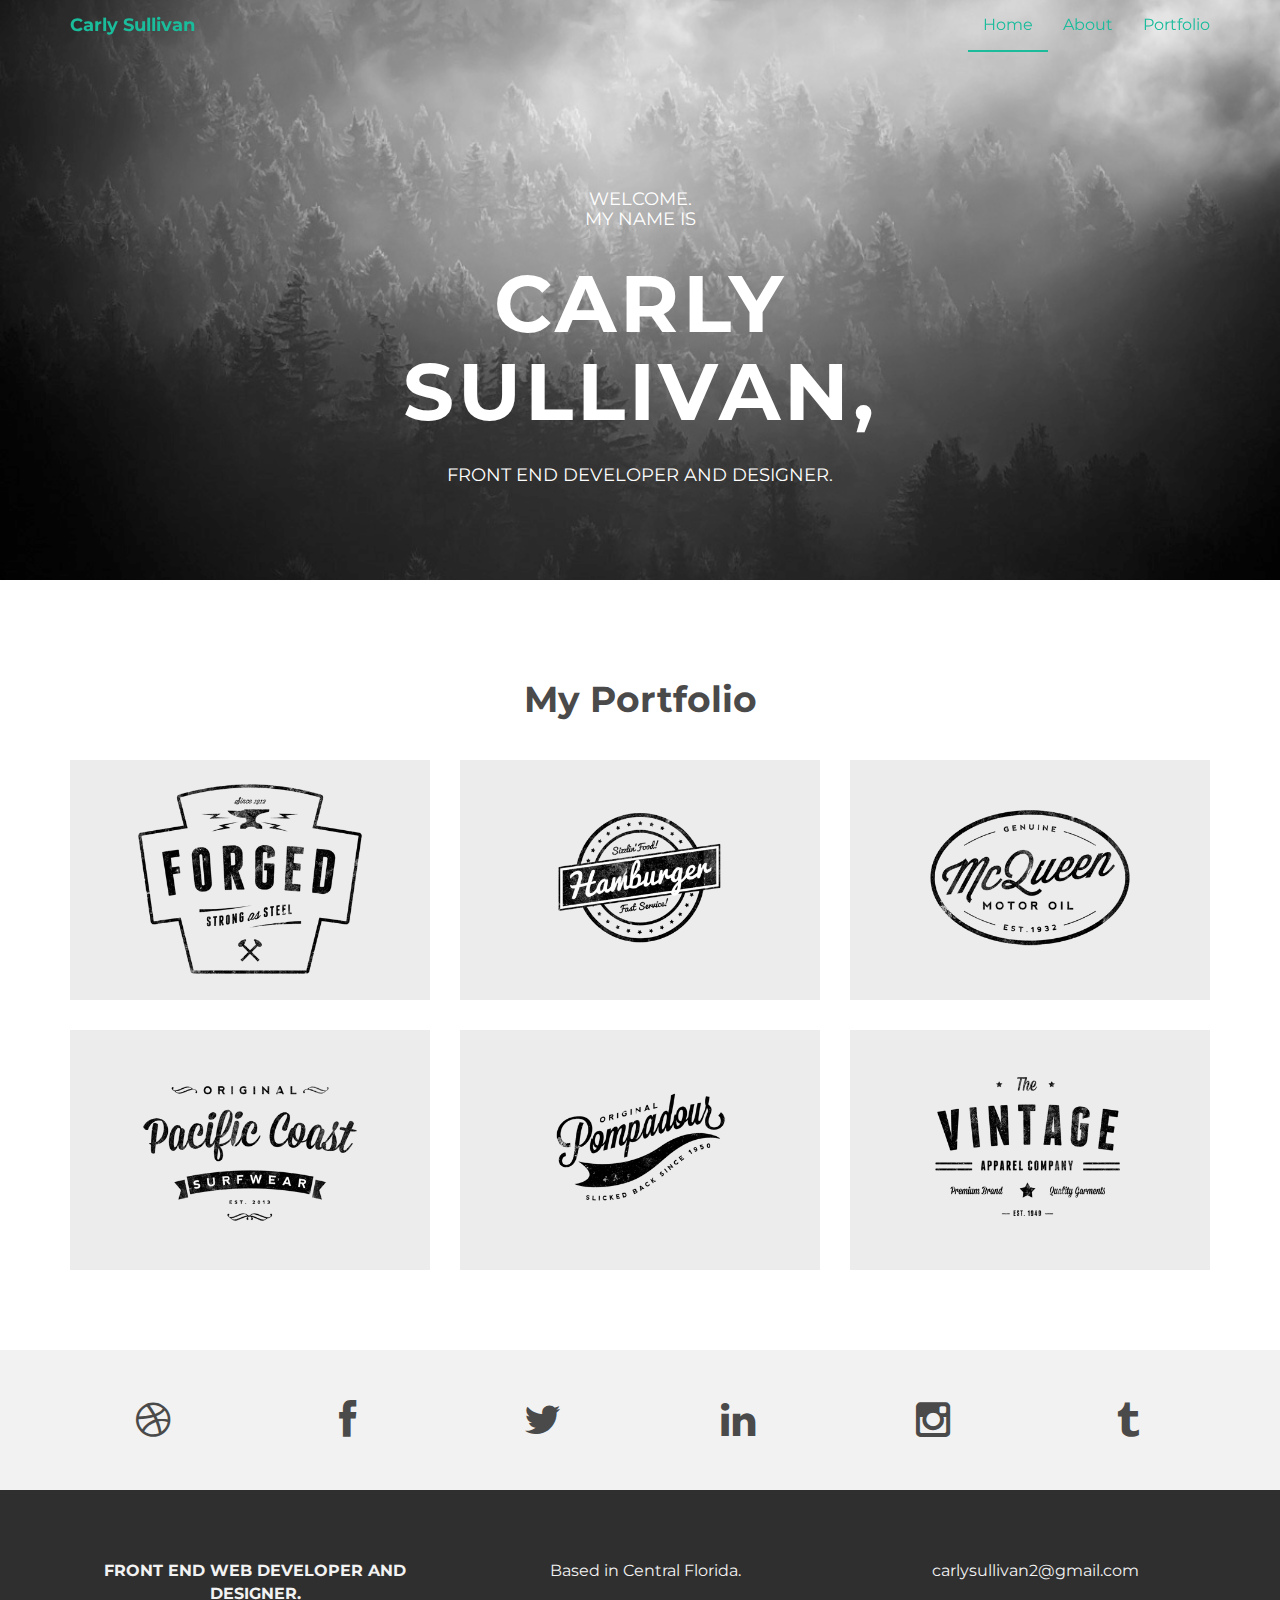
==== index.html @ 22a31ed0 "installed INSTANT theme, made minimal initial edits to personalize theme." ====
<!DOCTYPE html>
<html lang="en">
  <head>
    <meta charset="utf-8">
    <meta http-equiv="X-UA-Compatible" content="IE=edge">
    <meta name="viewport" content="width=device-width, initial-scale=1">
    <meta name="description" content="">
    <meta name="author" content="">
    <link rel="shortcut icon" href="assets/ico/favicon.ico">

    <title>Carly Sullivan</title>

    <!-- Bootstrap core CSS -->
    <link href="assets/css/bootstrap.css" rel="stylesheet">

    <!-- Custom styles for this template -->
    <link href="assets/css/style.css" rel="stylesheet">
    <link href="assets/css/font-awesome.min.css" rel="stylesheet">

    <!-- Just for debugging purposes. Don't actually copy this line! -->
    <!--[if lt IE 9]><script src="../../assets/js/ie8-responsive-file-warning.js"></script><![endif]-->

    <!-- HTML5 shim and Respond.js IE8 support of HTML5 elements and media queries -->
    <!--[if lt IE 9]>
      <script src="https://oss.maxcdn.com/libs/html5shiv/3.7.0/html5shiv.js"></script>
      <script src="https://oss.maxcdn.com/libs/respond.js/1.4.2/respond.min.js"></script>
    <![endif]-->
  </head>

  <body>

    <!-- Static navbar -->
    <div class="navbar navbar-default navbar-fixed-top" role="navigation">
      <div class="container">
        <div class="navbar-header">
          <button type="button" class="navbar-toggle" data-toggle="collapse" data-target=".navbar-collapse">
            <span class="sr-only">Toggle navigation</span>
            <span class="icon-bar"></span>
            <span class="icon-bar"></span>
            <span class="icon-bar"></span>
          </button>
          <a class="navbar-brand" href="index.html">Carly Sullivan</a>
        </div>
        <div class="navbar-collapse collapse">
          <ul class="nav navbar-nav navbar-right">
            <li class="active"><a href="index.html">Home</a></li>
            <li><a href="about.html">About</a></li>
            <li><a href="portfolio.html">Portfolio</a></li>
          </ul>
        </div><!--/.nav-collapse -->
      </div>
    </div>


	<div id="headerwrap">
	    <div class="container">
			<div class="row">
				<div class="col-lg-6 col-lg-offset-3">
					<h4>WELCOME. <BR>MY NAME IS </h4>
					<h1>CARLY SULLIVAN,</h1>
					<h4>FRONT END DEVELOPER AND DESIGNER.</h4>
				</div>
			</div><! --/row -->
	    </div> <!-- /container -->
	</div><! --/headerwrap -->
	
	<section id="works"></section>
	<div class="container">
		<div class="row centered mt mb">
			<h1>My Portfolio</h1>
			
			<div class="col-lg-4 col-md-4 col-sm-4 gallery">
				<a href="work.html"><img src="assets/img/portfolio/folio01.png" class="img-responsive"></a>
			</div>
			<div class="col-lg-4 col-md-4 col-sm-4 gallery">
				<a href="work.html"><img src="assets/img/portfolio/folio02.png" class="img-responsive"></a>
			</div>
			<div class="col-lg-4 col-md-4 col-sm-4 gallery">
				<a href="work.html"><img src="assets/img/portfolio/folio03.png" class="img-responsive"></a>
			</div>
			<div class="col-lg-4 col-md-4 col-sm-4 gallery">
				<a href="work.html"><img src="assets/img/portfolio/folio04.png" class="img-responsive"></a>
			</div>
			<div class="col-lg-4 col-md-4 col-sm-4 gallery">
				<a href="work.html"><img src="assets/img/portfolio/folio05.png" class="img-responsive"></a>
			</div>
			<div class="col-lg-4 col-md-4 col-sm-4 gallery">
				<a href="work.html"><img src="assets/img/portfolio/folio06.png" class="img-responsive"></a>
			</div>
		</div><! --/row -->
	</div><! --/container -->
	
	<div id="social">
		<div class="container">
			<div class="row centered">
				<div class="col-lg-2">
					<a href="#"><i class="fa fa-dribbble"></i></a>
				</div>
				<div class="col-lg-2">
					<a href="#"><i class="fa fa-facebook"></i></a>
				</div>
				<div class="col-lg-2">
					<a href="#"><i class="fa fa-twitter"></i></a>
				</div>
				<div class="col-lg-2">
					<a href="#"><i class="fa fa-linkedin"></i></a>
				</div>
				<div class="col-lg-2">
					<a href="#"><i class="fa fa-instagram"></i></a>
				</div>
				<div class="col-lg-2">
					<a href="#"><i class="fa fa-tumblr"></i></a>
				</div>
			
			</div><! --/row -->
		</div><! --/container -->
	</div><! --/social -->

	<div id="footerwrap">
		<div class="container">
			<div class="row centered">
				<div class="col-lg-4">
					<p><b>FRONT END WEB DEVELOPER AND DESIGNER.</b></p>
				</div>
			
				<div class="col-lg-4">
					<p>Based in Central Florida.</p>
				</div>
				<div class="col-lg-4">
					<p>carlysullivan2@gmail.com</p>
				</div>
			</div>
		</div>
	</div><! --/footerwrap -->
	


    <!-- Bootstrap core JavaScript
    ================================================== -->
    <!-- Placed at the end of the document so the pages load faster -->
    <script src="https://ajax.googleapis.com/ajax/libs/jquery/1.11.0/jquery.min.js"></script>
    <script src="assets/js/bootstrap.min.js"></script>
  </body>
</html>
---- assets/css/style.css ----
/*
 * Author: Carlos Alvarez
 * URL: http://Alvarez.is
 *
 * Project Name: NYC Design
 * Version: 1.0
 * Date: 04-20-2014
 * URL: 
 */


/* ==========================================================================
   Base Styles, Bootstrap Modifications & Fonts Import
   ========================================================================== */

@import url(http://fonts.googleapis.com/css?family=Montserrat:400,700);


::-moz-selection {
    background: #f2c2c9;
    color: #a4003a;
    text-shadow: none;
}

::selection {
    background: #16a085;
    color: #a4003a;
    text-shadow: none;
}

/*
 * A better looking default horizontal rule
 */

 hr {
    display: block;
    height: 1px;
    border: 0;
    border-top: 1px solid #ccc;
    margin: 1em 0;
    padding: 0;
}

.centered {
	text-align: center
}

.mt {
	margin-top: 80px;
}

.mb {
	margin-bottom: 80px;
}

/* ==========================================================================
   General styles
   ========================================================================== */


body {
    font-family: 'Montserrat', sans-serif;
    font-weight: 400;
    font-size: 16px;

    -webkit-font-smoothing: antialiased;
    -webkit-overflow-scrolling: touch;
}

h1, h2, h3, h4, h5, h6 {
	font-weight: 700;
    color: #4a4a4a;
}


.navbar-brand {
	font-weight: 700;
}

.navbar-default .navbar-brand {
	color: #1abc9c;
}

.navbar-default {
	background-color: transparent;
	border-color: transparent;
}

.navbar-default .navbar-nav > .active > a, .navbar-default .navbar-nav > .active > a:hover, .navbar-default .navbar-nav > .active > a:focus {
	color: #1abc9c;
	background-color: transparent;
	border-bottom: 2px solid #1abc9c
}

.navbar-default .navbar-nav > li > a {
	color: #1abc9c;
}

/* ==========================================================================
   Wrap Sections
   ========================================================================== */

#headerwrap {
	background: url(../img/back.jpg) no-repeat center top;
	margin-top: -70px;
	padding-top: 250px;
	text-align:center;
	background-attachment: relative;
	background-position: center center;
	min-height: 650px;
	width: 100%;
	
    -webkit-background-size: 100%;
    -moz-background-size: 100%;
    -o-background-size: 100%;
    background-size: 100%;

    -webkit-background-size: cover;
    -moz-background-size: cover;
    -o-background-size: cover;
    background-size: cover;
}

#headerwrap h1 {
	color:#ffffff;
	padding-top: 10px;
	padding-bottom: 20px;
	letter-spacing: 4px;
	font-size: 80px;
	font-weight: bold;
}

#headerwrap h4 {
	font-weight: 400;
	color: #ffffff
}

#social {
	padding-top: 50px;
	padding-bottom: 50px;
	background-color: #f2f2f2;
}

#social i {
	font-size: 40px;
	color: #4a4a4a
}

#social i:hover {
	color: #1abc9c
}

#footerwrap {
	padding-top: 70px;
	padding-bottom: 50px;
	background-color: #2f2f2f;
}

#footerwrap p {
	color: #f2f2f2;
	margin-left: 10px;
}

#workwrap {	
	background: url(../img/work.jpg) no-repeat center top;
	margin-top: -70px;
	padding-top: 250px;
	text-align:center;
	background-attachment: relative;
	background-position: center center;
	min-height: 650px;
	width: 100%;
	
    -webkit-background-size: 100%;
    -moz-background-size: 100%;
    -o-background-size: 100%;
    background-size: 100%;

    -webkit-background-size: cover;
    -moz-background-size: cover;
    -o-background-size: cover;
    background-size: cover;
}

#workwrap h1 {
	color:#ffffff;
	padding-top: 10px;
	padding-bottom: 20px;
	letter-spacing: 4px;
	font-size: 80px;
	font-weight: bold;
}

#workwrap h4 {
	font-weight: 400;
	color: #ffffff
}

#aboutwrap {	
	background: url(../img/about.jpg) no-repeat center top;
	margin-top: -70px;
	padding-top: 250px;
	text-align:center;
	background-attachment: relative;
	background-position: center center;
	min-height: 550px;
	width: 100%;
	
    -webkit-background-size: 100%;
    -moz-background-size: 100%;
    -o-background-size: 100%;
    background-size: 100%;

    -webkit-background-size: cover;
    -moz-background-size: cover;
    -o-background-size: cover;
    background-size: cover;
}




/* Gallery */
.gallery {
	margin-top: 30px;
}

.gallery img:hover {
	opacity: 0.4;
}
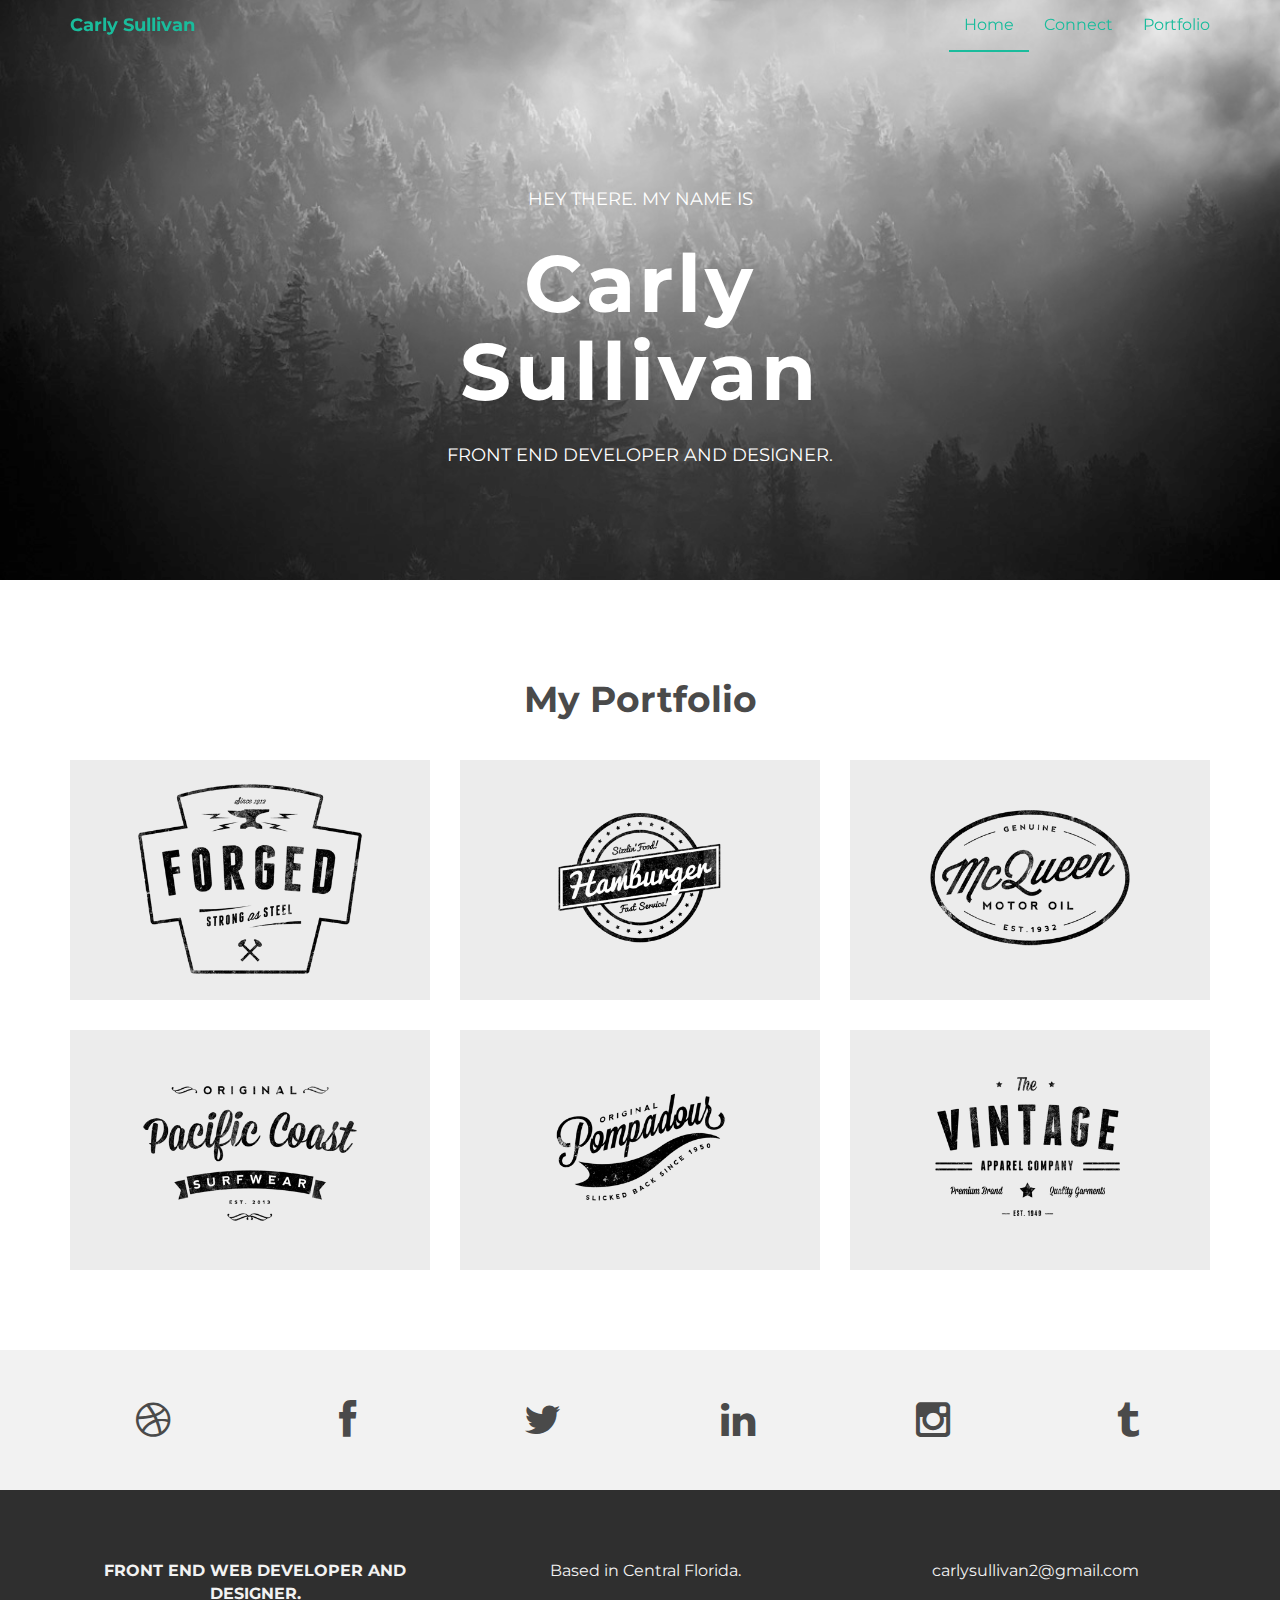
==== commit 4079d576: "modifydifying copy on site to personalize theme" ====
--- a/index.html
+++ b/index.html
@@ -44,7 +44,7 @@
         <div class="navbar-collapse collapse">
           <ul class="nav navbar-nav navbar-right">
             <li class="active"><a href="index.html">Home</a></li>
-            <li><a href="about.html">About</a></li>
+            <li><a href="contact.html">Connect</a></li>
             <li><a href="portfolio.html">Portfolio</a></li>
           </ul>
         </div><!--/.nav-collapse -->
@@ -56,12 +56,12 @@
 	    <div class="container">
 			<div class="row">
 				<div class="col-lg-6 col-lg-offset-3">
-					<h4>WELCOME. <BR>MY NAME IS </h4>
-					<h1>CARLY SULLIVAN,</h1>
+					<h4>HEY THERE. MY NAME IS </h4>
+					<h1>Carly Sullivan</h1>
 					<h4>FRONT END DEVELOPER AND DESIGNER.</h4>
 				</div>
 			</div><! --/row -->
-	    </div> <!-- /container -->
+	    </div> <! -- /container -->
 	</div><! --/headerwrap -->
 	
 	<section id="works"></section>
@@ -112,9 +112,9 @@
 					<a href="#"><i class="fa fa-tumblr"></i></a>
 				</div>
 			
-			</div><! --/row -->
-		</div><! --/container -->
-	</div><! --/social -->
+			</div><!--/row -->
+		</div><!-- container -->
+	</div> <!-- social -->
 
 	<div id="footerwrap">
 		<div class="container">
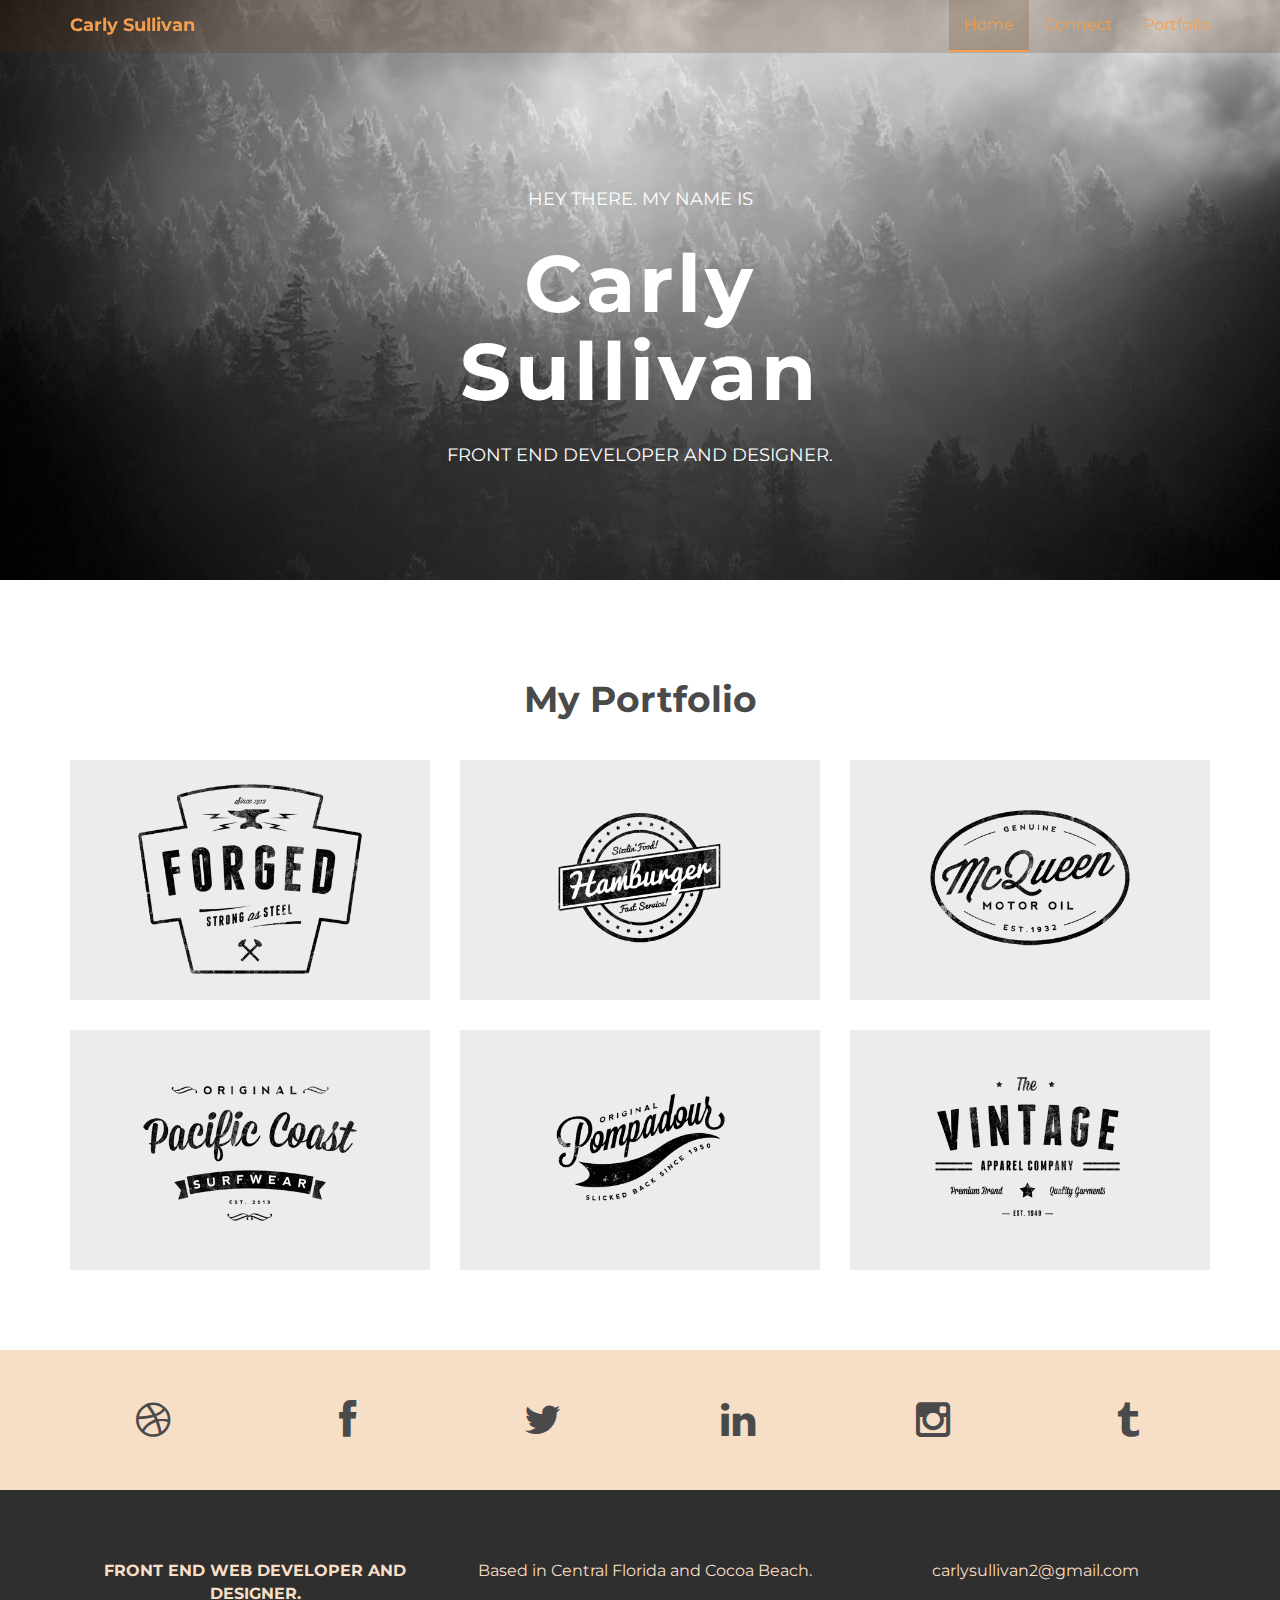
==== commit 090fa17c: "changed portfolio aboutwrapper pic, edited bio info, changed color palette" ====
--- a/index.html
+++ b/index.html
@@ -124,7 +124,7 @@
 				</div>
 			
 				<div class="col-lg-4">
-					<p>Based in Central Florida.</p>
+					<p>Based in Central Florida and Cocoa Beach.</p>
 				</div>
 				<div class="col-lg-4">
 					<p>carlysullivan2@gmail.com</p>
--- a/assets/css/style.css
+++ b/assets/css/style.css
@@ -78,22 +78,22 @@
 }
 
 .navbar-default .navbar-brand {
-	color: #1abc9c;
+	color: #f19e4f;
 }
 
 .navbar-default {
-	background-color: transparent;
+	background-color: rgba(90, 46, 3, 0.19);
 	border-color: transparent;
 }
 
 .navbar-default .navbar-nav > .active > a, .navbar-default .navbar-nav > .active > a:hover, .navbar-default .navbar-nav > .active > a:focus {
-	color: #1abc9c;
-	background-color: transparent;
-	border-bottom: 2px solid #1abc9c
+	color: #f19e4f;
+	background-color: rgba(90, 46, 3, 0.19);
+	border-bottom: 2px solid #f19e4f
 }
 
 .navbar-default .navbar-nav > li > a {
-	color: #1abc9c;
+	color: #f19e4f;
 }
 
 /* ==========================================================================
@@ -138,7 +138,7 @@
 #social {
 	padding-top: 50px;
 	padding-bottom: 50px;
-	background-color: #f2f2f2;
+	background-color: #f7dec7;
 }
 
 #social i {
@@ -147,7 +147,7 @@
 }
 
 #social i:hover {
-	color: #1abc9c
+	color: #f19e4f
 }
 
 #footerwrap {
@@ -157,7 +157,7 @@
 }
 
 #footerwrap p {
-	color: #f2f2f2;
+	color: #f7dec7;
 	margin-left: 10px;
 }
 
@@ -198,12 +198,12 @@
 
 #aboutwrap {	
 	background: url(../img/about.jpg) no-repeat center top;
-	margin-top: -70px;
+	margin-top: 0px;
 	padding-top: 250px;
 	text-align:center;
 	background-attachment: relative;
 	background-position: center center;
-	min-height: 550px;
+	min-height: 520px;
 	width: 100%;
 	
     -webkit-background-size: 100%;
